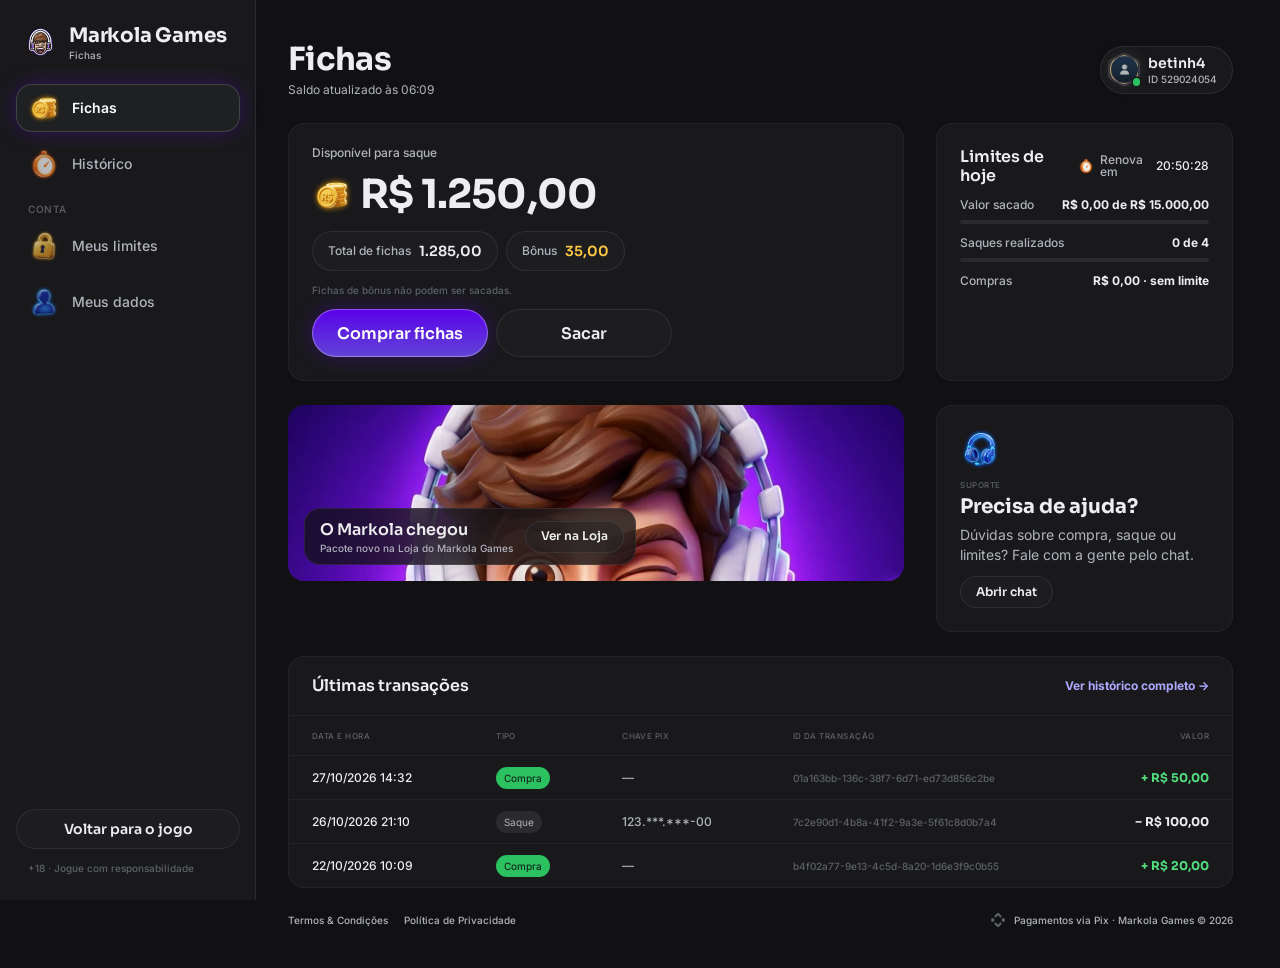
==== fichas/index.html @ 46835b9d "Markola Games · protótipo navegável gerado a partir do EstrelaGames (cores, logo, verso, Markola, me" ====
<!doctype html>
<html lang="pt-BR">
<head>
<meta charset="utf-8">
<meta name="viewport" content="width=device-width, initial-scale=1, viewport-fit=cover">
<meta name="robots" content="noindex, nofollow">
<meta name="theme-color" content="#111113">
<title>Fichas · Markola Games</title>
<link rel="icon" href="../assets/ui/logo_icon.webp">
<link rel="preconnect" href="https://fonts.googleapis.com">
<link rel="preconnect" href="https://fonts.gstatic.com" crossorigin>
<link rel="stylesheet" href="https://fonts.googleapis.com/css2?family=Inter:wght@400;500;600;700&family=Sora:wght@600;700;800&display=swap">
<link rel="stylesheet" href="../css/tokens.css?v=20261027h">
<link rel="stylesheet" href="../css/ui.css?v=20261027h">
<link rel="stylesheet" href="fichas.css?v=20261027h">
</head>
<body>
<svg width="0" height="0" style="position:absolute" aria-hidden="true">
  <defs><clipPath id="hexclip" clipPathUnits="objectBoundingBox"><path id="hexpath" d=""/></clipPath></defs>
  <symbol id="i-chev-l-light" viewBox="0 0 320 512"><path d="M20.7 267.3c-6.2-6.2-6.2-16.4 0-22.6l192-192c6.2-6.2 16.4-6.2 22.6 0s6.2 16.4 0 22.6L54.6 256 235.3 436.7c6.2 6.2 6.2 16.4 0 22.6s-16.4 6.2-22.6 0l-192-192z"/></symbol>
  <symbol id="i-x" viewBox="0 0 384 512"><path d="M324.5 411.1c6.2 6.2 16.4 6.2 22.6 0s6.2-16.4 0-22.6L214.6 256 347.1 123.5c6.2-6.2 6.2-16.4 0-22.6s-16.4-6.2-22.6 0L192 233.4 59.5 100.9c-6.2-6.2-16.4-6.2-22.6 0s-6.2 16.4 0 22.6L169.4 256 36.9 388.5c-6.2 6.2-6.2 16.4 0 22.6s16.4 6.2 22.6 0L192 278.6 324.5 411.1z"/></symbol>
  <symbol id="i-check" viewBox="0 0 448 512"><path d="M438.6 105.4c12.5 12.5 12.5 32.8 0 45.3l-256 256c-12.5 12.5-32.8 12.5-45.3 0l-128-128c-12.5-12.5-12.5-32.8 0-45.3s32.8-12.5 45.3 0L160 338.7 393.4 105.4c12.5-12.5 32.8-12.5 45.3 0z"/></symbol>
  <symbol id="i-copy" viewBox="0 0 448 512"><path d="M208 0H332.1c12.7 0 24.9 5.1 33.9 14.1l67.9 67.9c9 9 14.1 21.2 14.1 33.9V336c0 26.5-21.5 48-48 48H208c-26.5 0-48-21.5-48-48V48c0-26.5 21.5-48 48-48zM48 128h80v64H64V448H256V416h64v48c0 26.5-21.5 48-48 48H48c-26.5 0-48-21.5-48-48V176c0-26.5 21.5-48 48-48z"/></symbol>
  <symbol id="i-pix" viewBox="0 0 24 24"><path d="M6.1 6.3 10.1 2.3a2.7 2.7 0 0 1 3.8 0l4 4-2.3 2.3-2.9-2.9a1 1 0 0 0-1.4 0L8.4 8.6 6.1 6.3zm11.8 11.4-4 4a2.7 2.7 0 0 1-3.8 0l-4-4 2.3-2.3 2.9 2.9a1 1 0 0 0 1.4 0l2.9-2.9 2.3 2.3zM2.3 10.1l1.6-1.6L7.4 12l-3.5 3.5-1.6-1.6a2.7 2.7 0 0 1 0-3.8zm19.4 0a2.7 2.7 0 0 1 0 3.8l-1.6 1.6-3.5-3.5 3.5-3.5 1.6 1.6z"/></symbol>
</svg>

<div class="fx">
  <aside class="side" id="side" aria-label="Menu"></aside>
  <div class="main">
    <header class="mtop" id="mtop"></header>
    <main class="page" id="page"></main>
    <footer class="foot" id="foot"></footer>
  </div>
</div>
<div class="veil" id="veil" hidden><section class="drawer" id="drawer" role="dialog" aria-modal="true"></section></div>
<div class="toast" id="toast"><span class="hint-pill" id="toastTxt"></span></div>

<script src="fichas.js?v=20261027h"></script>
</body>
</html>
---- css/tokens.css ----
/* Markola Games · tokens do DS EstrelaGames (Rjx31bgpOt4m1U8DVKyWtd · modo Markola Games), valores resolvidos 1:1 */
:root{
  color-scheme: dark;
  /* background */
  --bg-default:#111113; --bg-subtle:#19191b; --bg-strong:#222325; --bg-raised:#292a2e; --bg-inset:#010101; --bg-highlight:#ffffff14; --bg-chrome:#19191b; --bg-divider:#292a2e; --bg-band:#00000052;
  --bga-default-50:#11111380; --bga-default-75:#111113bf; --bga-subtle-50:#19191b80; --bga-subtle-75:#19191bbf;
  --bga-strong-25:#22232540; --bga-strong-50:#22232580; --bga-strong-75:#222325bf;
  --bga-secondary-16:#ada8ff29; --bga-secondary-32:#ada8ff52; --bga-accent-12:#ffc8411f;
  /* border */
  --border-muted:#ffffff14; --border-default:#222325; --border-strong:#393a40; --border-focus:#5a00e9;
  --border-hl-top:#ffffff29; --border-gold-top:#ddddffe5; --border-gold-bottom:#5a00e95c;
  /* text */
  --text-default:#eeeef0; --text-muted:#b2b3bd; --text-link:#ada8ff; --text-subtle:#5f606a; --text-disabled:#46484f;
  --text-brand:#ada8ff; --text-success:#52de7e; --text-error:#ff6b6e; --text-prize:#ffc841;
  --text-on-color:#ffffff; --text-on-color-muted:#ffffffd9; --text-on-color-subtle:#ffffffb2; --text-on-light:#111113;
  /* system */
  --sys-info:#651efb; --sys-success:#2cc160; --sys-success-strong:#8cf0a9; --sys-warning:#ffbe2e; --sys-error:#ef4452;
  --sysa-success-25:#2cc16040; --sysa-error-25:#ef445240; --sysa-info-25:#3b74f540;
  --notification-error:#ef4452;
  /* effects */
  --hl-subtle:#ffffff29; --hl:#ffffff52; --hl-strong:#ffffff7a;
  --shadow-faint:#0000001f; --shadow-subtle:#0000003d; --shadow:#00000066; --shadow-strong:#00000080;
  --glow-info:#5a00e952; --glow-accent:#ffbe2e52; --glow-success:#52de7ea3; --glow-gold:#ada8ff52; --glow-blue:#ada8ff; --glow-red:#ff6b6e;
  /* surfaces */
  --surface-card-top:#19191b; --surface-card-bottom:#111113; --surface-elevated-top:#292a2e; --surface-elevated-bottom:#19191b;
  /* buttons */
  --btn-primary-top:#5a00e9; --btn-primary-bg:#6045d6; --btn-secondary-border:#651efb;
  --btn-disabled-top:#292a2e; --btn-disabled-bg:#292a2e; --btn-disabled-text:#46484f;
  /* tabs */
  --tab-default-text:#b2b3bd; --tab-container:#222325; --input-border:#222325;
  --tab-padrao:#5a00e9; --tab-padrao-tint:#5a00e93d; --tab-rosa:#e93d82; --tab-rosa-tint:#e93d823d;
  /* games */
  --game-truco:#e5484d; --game-paulista:#3b74f5; --game-cacheta:#8752f2; --game-tranca:#2cc160; --game-buraco:#1f9a4a;
  --game-poker:#0fa968; --game-sinuca:#2fa35a; --game-todos:#651efb; --game-domino:#14b8a6; --game-dama:#f76b15; --game-xadrez:#5b6cff;
  --game-paulista-tint:#3b74f53d; --game-truco-tint:#e5484d3d; --game-cacheta-tint:#8752f23d; --game-buraco-tint:#1f9a4a3d; --game-poker-tint:#0fa9683d; --game-sinuca-tint:#2fa35a3d;
  /* crew */
  --crew-engenheiro:#4fb3ff; --crew-comandante:#f5c542; --crew-piloto:#ff5a36; --crew-navegador:#e86bff; --crew-explorador:#4dffb8;
  --crew-bar:#ff9f43; --crew-reis:#34d399; --crew-nobru:#3d8bff; --crew-inhui:#ff4fb0;
  /* stake / table */
  --stake-padrao-top:#432d9c; --stake-padrao-bottom:#241a57; --stake-iniciante-top:#1f9a4a; --stake-iniciante-bottom:#1f502c;
  --table-card-top:#1f5a4a; --table-card-bottom:#0f2e2a; --table-stake:#ffc841;
  --plus-bg:#52de7e; --plus-icon:#111113;
  /* cards */
  --card-face:#ffffff; --card-border:#9ea2a4; --suit-red:#c72c3d; --suit-black:#141922; --back-top:#5039b3; --back-bottom:#30177b;
  /* seat timer */
  --seat-timer-track:#ffffff1f; --seat-timer:#651efb;
  /* type */
  --f-display:"Sora", "Inter", system-ui, sans-serif;
  --f-ui:"Inter", system-ui, -apple-system, sans-serif;
  --f-call:"Industry", "Sora", sans-serif;
  /* marca · Markola Games (sobrescreve) */
  --back-top:#5039b3; --back-bottom:#16142b; --btn-primary-text:#ffffff; --crew-nobru:#9B4DFF; --crew-inhui:#9B4DFF;
}
/* estilos de texto do DS */
.t-d3xl{font:700 64px/1.2 var(--f-display);letter-spacing:-.02em}
.t-d2xl{font:700 48px/1.2 var(--f-display);letter-spacing:-.02em}
.t-dxl{font:700 40px/1.2 var(--f-display);letter-spacing:-.02em}
.t-dl{font:700 32px/1.2 var(--f-display);letter-spacing:-.02em}
.t-dm{font:700 24px/1.2 var(--f-display);letter-spacing:-.01em}
.t-ds{font:700 20px/1.2 var(--f-display);letter-spacing:-.01em}
.t-dxs{font:600 16px/1.2 var(--f-display)}
.t-d2xs{font:600 14px/1.2 var(--f-display)}
.t-d3xs{font:600 12px/1.2 var(--f-display)}
.t-hm{font:700 20px/1.2 var(--f-ui)}
.t-ll{font:500 16px/1 var(--f-ui)} .t-lm{font:500 14px/1 var(--f-ui)} .t-ls{font:500 12px/1 var(--f-ui)} .t-lxs{font:500 10px/1 var(--f-ui)} .t-l2xs{font:500 8px/1 var(--f-ui)}
.t-link{font:700 12px/1.5 var(--f-ui)}
.t-p2xl{font:400 20px/1.5 var(--f-ui)} .t-pm{font:400 14px/1.5 var(--f-ui)} .t-ps{font:400 12px/1.5 var(--f-ui)}
---- css/ui.css ----
/* EstrelaGames · base + componentes do DS (Apple Gamer Style · Glass). Medidas 1:1 com o Figma (frame 375). */
*{box-sizing:border-box}
html,body{height:100%;margin:0}
body{background:#05080c;color:var(--text-default);font-family:var(--f-ui);-webkit-font-smoothing:antialiased;overflow:hidden;-webkit-text-size-adjust:100%}
button{font:inherit;color:inherit;border:0;background:none;padding:0;margin:0;cursor:pointer;-webkit-tap-highlight-color:transparent;text-align:inherit}
button:focus-visible,[role="button"]:focus-visible{outline:2px solid var(--border-focus);outline-offset:2px}
/* cards clicáveis são div[role=button]: o WebKit (iPhone) não estica os filhos de um <button> com flex */
[role="button"]{cursor:pointer;-webkit-tap-highlight-color:transparent;-webkit-user-select:none;user-select:none;outline:0}
input{font:inherit;color:inherit;border:0;background:none;outline:0;padding:0;margin:0;min-width:0}
img,video{display:block;max-width:100%;user-select:none;-webkit-user-drag:none}
svg{display:block}
[hidden]{display:none!important}
.ic{flex:none;object-fit:contain;pointer-events:none}

/* ---------- aparelho ---------- */
.stage-wrap{position:fixed;inset:0;display:flex;align-items:center;justify-content:center}
.phone{position:relative;width:375px;height:812px;background:var(--bg-subtle);overflow:hidden;border-radius:48px;box-shadow:0 0 0 10px #0c1016,0 0 0 11px #2a3340,0 40px 80px rgba(0,0,0,.6);transform-origin:center;display:flex;flex-direction:column}
.status{position:relative;flex:none;height:44px;display:flex;align-items:center;justify-content:space-between;padding:0 26px 0 32px;font:600 15px/1 var(--f-ui);background:var(--bg-subtle);z-index:60;pointer-events:none}
.status .island{position:absolute;left:50%;top:10px;width:118px;height:32px;margin-left:-59px;border-radius:20px;background:#000}
.status .icons{display:flex;gap:6px;align-items:center}
.app{position:relative;flex:1;min-height:0;overflow:hidden}
@media (max-width:520px){
  .phone{width:100vw;height:100vh;height:100dvh;border-radius:0;box-shadow:none;transform:none!important}
  .status{display:none}
  .app{padding-top:env(safe-area-inset-top,0px)}
}
.scr{position:absolute;inset:0;display:flex;flex-direction:column;background:var(--bg-subtle);overflow:hidden}
.app>.scr{top:env(safe-area-inset-top,0px)}
@media (min-width:521px){.app>.scr{top:0}}
.scroll{flex:1;min-height:0;overflow-y:auto;overflow-x:hidden;-webkit-overflow-scrolling:touch;scrollbar-width:none;overscroll-behavior:contain}
.scroll::-webkit-scrollbar,.hscroll::-webkit-scrollbar{display:none}
/* linha com rolagem lateral: sem clip, sangra até a borda da tela (regra Oct 26) */
.hscroll{display:flex;overflow-x:auto;overflow-y:visible;scrollbar-width:none;margin:0 -8px;padding:0 8px;scroll-padding:0 8px;-webkit-overflow-scrolling:touch}

/* ---------- ícones 3D ---------- */
.i16{width:16px;height:16px}.i20{width:20px;height:20px}.i24{width:24px;height:24px}.i28{width:28px;height:28px}.i32{width:32px;height:32px}.i36{width:36px;height:36px}.i40{width:40px;height:40px}.i48{width:48px;height:48px}

/* ---------- header-game (Mobile · Glass) ---------- */
.hdr{position:relative;flex:none;height:64px;display:flex;align-items:center;gap:4px;padding:8px 12px;background:var(--bg-subtle);overflow:hidden;z-index:20}
.hdr::before{content:"";position:absolute;left:48px;top:-70px;width:280px;height:140px;border-radius:50%;background:var(--glow-blue);filter:blur(60px);opacity:.15;pointer-events:none}
.hdr .side{position:relative;flex:1;min-width:0;display:flex;align-items:center;gap:4px}
.hdr .logo{width:24px;height:36px;display:grid;place-items:center;flex:none}
.hdr .logo img{width:25px;height:24px}
.cpill{flex:1;min-width:0;height:34px;display:flex;align-items:center;gap:2px;padding:4px;border-radius:999px;background:linear-gradient(90deg,#52de7e1a,#22232506),var(--bga-strong-50);box-shadow:inset 0 0 0 1px var(--border-muted);overflow:hidden}
.cpill.bonus{padding:4px 8px 4px 4px;background:linear-gradient(90deg,#22232506,#ffc8411a),var(--bga-strong-50)}
.cpill .ic{width:24px;height:24px}
.cpill .t{flex:1;min-width:0;display:flex;flex-direction:column;gap:2px;text-align:left}
.cpill .t small{font:500 8px/1 var(--f-ui);color:var(--text-muted)}
.cpill .t b{font:700 12px/10px var(--f-ui);color:var(--text-default);white-space:nowrap;overflow:hidden;text-overflow:ellipsis}
.cpill.bonus .t b{color:var(--text-prize)}
.cpill .plus{width:20px;height:20px;border-radius:10px;background:var(--plus-bg);display:grid;place-items:center;flex:none}
.cpill .plus svg{width:12px;height:12px;fill:var(--plus-icon)}
.hbell{position:relative;width:36px;height:36px;border-radius:18px;background:var(--bga-strong-50);box-shadow:inset 0 0 0 1px var(--border-muted);display:grid;place-items:center;flex:none}
.hbell .ic{width:28px;height:28px}
.hbell i{position:absolute;left:28px;top:0;width:8px;height:8px;border-radius:50%;background:var(--notification-error)}
.hbell i[hidden]{display:none}

/* ---------- header-avatar (hexágono com borda da tripulação) ---------- */
.hav{position:relative;display:inline-block;flex:none;width:var(--w,44px);height:var(--h,48px)}
.hav .gl{position:absolute;left:-4.5%;top:0;width:109%;aspect-ratio:1;border-radius:50%;background:var(--cc);filter:blur(calc(var(--w,44px) * .16));opacity:.45;pointer-events:none}
.hav .hx{position:absolute;inset:0;-webkit-clip-path:url(#hexclip);clip-path:url(#hexclip);background:var(--cc)}
.hav .hx img{position:absolute;inset:2px;width:calc(100% - 4px);height:calc(100% - 4px);object-fit:cover;object-position:center top;-webkit-clip-path:url(#hexclip);clip-path:url(#hexclip);background:var(--bg-raised)}
.hav .on{position:absolute;left:77%;top:75%;width:23%;aspect-ratio:1;border-radius:50%;background:var(--sys-success);box-shadow:0 0 0 1.5px var(--bg-subtle)}
.hav.xs{--w:24px;--h:26px}.hav.s{--w:32px;--h:35px}.hav.m{--w:44px;--h:48px}.hav.l{--w:56px;--h:60px}
.hav.xs .hx img,.hav.s .hx img{inset:1.5px;width:calc(100% - 3px);height:calc(100% - 3px)}
.hav.empty{height:var(--w)}
.hav.empty .av0{position:absolute;inset:4.5%;width:91%;height:91%}
.hav.empty .add{position:absolute;left:63.6%;top:63.6%;width:27.3%;height:27.3%;border-radius:50%;background:var(--plus-bg);box-shadow:0 0 0 1.2px var(--bg-subtle);display:grid;place-items:center}
.hav.empty .add svg{width:58%;height:58%;fill:var(--plus-icon)}

/* ---------- avatar circular (avatar-estrela-games) ---------- */
.av{position:relative;display:inline-block;vertical-align:middle;flex:none;width:var(--s,48px);height:var(--s,48px);border-radius:50%;background:linear-gradient(180deg,var(--surface-elevated-top),var(--surface-elevated-bottom));box-shadow:inset 0 0 0 var(--bw,2px) #ffffff29}
.av img{position:absolute;inset:var(--bw,2px);width:calc(100% - 2*var(--bw,2px));height:calc(100% - 2*var(--bw,2px));border-radius:50%;object-fit:cover;object-position:center top}
.av.s{--s:32px;--bw:1px}.av.m{--s:48px;--bw:2px}.av.l{--s:80px;--bw:3px}.av.xl{--s:120px;--bw:4px}
.av .lvl{position:absolute;left:50%;bottom:-4px;transform:translateX(-50%);padding:1px 6px;border-radius:999px;background:var(--bg-raised);box-shadow:0 0 0 2px var(--bg-default);font:600 12px/14px var(--f-display);white-space:nowrap}
.av.empty .ph{position:absolute;inset:25%;width:50%;height:50%;fill:#ffffff52}
.av .addb{position:absolute;left:63.3%;top:63.3%;width:36.7%;height:36.7%;border-radius:50%;background:var(--plus-bg);display:grid;place-items:center;box-shadow:0 0 0 3px var(--bg-subtle)}
.av .addb svg{width:50%;height:50%;fill:#fff}

/* ---------- navbar-glass ---------- */
.nav{position:absolute;left:16px;right:16px;bottom:calc(12px + env(safe-area-inset-bottom,0px));height:64px;display:flex;align-items:stretch;padding:4px;border-radius:24px;background:var(--bga-strong-75);box-shadow:inset 0 0 0 1px var(--border-muted);-webkit-backdrop-filter:blur(24px);backdrop-filter:blur(24px);z-index:30}
.nav>button{position:relative;flex:1;min-width:0;display:flex;flex-direction:column;align-items:center;justify-content:center;border-radius:20px}
.nav>button .ic{width:32px;height:32px;opacity:.75}
.nav>button>span{font:500 10px/1 var(--f-ui);color:var(--text-subtle);white-space:nowrap}
.nav>button.on{flex:none;width:104px;justify-content:flex-end;gap:2px;padding-bottom:6px;background:var(--bga-secondary-16);box-shadow:inset 0 0 0 1px var(--hl-subtle),0 0 20px var(--glow-info)}
.nav>button.on .ic{position:absolute;left:28px;top:-14px;width:48px;height:48px;opacity:1}
.nav>button.on .lr{width:100%;display:flex;align-items:center;justify-content:space-between;padding:0 8px}
.nav>button.on .lr span{font:500 10px/1 var(--f-ui);color:var(--text-on-color)}
.nav .lr i{width:16px;height:16px;display:grid;place-items:center}
.nav .lr svg{width:10px;height:16px;fill:var(--text-on-color)}

/* ---------- game-block ---------- */
.gb{position:relative;flex:none;width:72px;height:64px;border-radius:16px;display:flex;flex-direction:column;align-items:center;justify-content:center;padding:4px 0;background:var(--tab-container);box-shadow:inset 0 0 0 1px var(--hl);font:500 10px/1 var(--f-ui);color:var(--text-on-color);white-space:nowrap}
.gb .ic{width:40px;height:40px}
.gb.on{justify-content:flex-end;padding:0 0 6px;background:var(--gc);box-shadow:0 4px 12px var(--gs,transparent)}
.gb.on .ic{position:absolute;left:50%;top:-12px;width:60px;height:60px;margin-left:-30px}
.gb .lk{position:absolute;right:4px;top:4px;width:14px;height:14px;opacity:.8}
.gb.on .lk{display:none}
.games-row{gap:8px;padding-top:12px;margin-top:-12px}
.games-row .gb{width:72px}

/* ---------- tabs ---------- */
.tabs{display:flex;gap:2px;height:44px;padding:4px;border-radius:12px;background:var(--bg-raised);box-shadow:inset 0 0 0 1px var(--input-border)}
.tabs>button{position:relative;flex:1;min-width:0;height:34px;border-radius:8px;display:flex;align-items:center;justify-content:center;padding:8px 16px;font:500 12px/1 var(--f-ui);color:var(--tab-default-text);white-space:nowrap}
.tabs>button.on{background:var(--tc-tint);font:700 12px/18px var(--f-ui);color:var(--text-default)}
.tabs>button.on::after{content:"";position:absolute;left:50%;bottom:0;width:24px;height:3px;margin-left:-12px;border-radius:2px;background:var(--tc);box-shadow:0 0 8px var(--tc)}
.tabs>button .lk{font:500 9px/1 var(--f-ui);margin-left:4px;opacity:.7}
.tabs{--tc:var(--tab-padrao);--tc-tint:var(--tab-padrao-tint)}
.tabs.t-azul{--tc:var(--game-paulista);--tc-tint:var(--game-paulista-tint)}
.tabs.t-vermelha{--tc:var(--game-truco);--tc-tint:var(--game-truco-tint)}
.tabs.t-roxa{--tc:var(--game-cacheta);--tc-tint:var(--game-cacheta-tint)}
.tabs.t-verde{--tc:var(--game-buraco);--tc-tint:var(--game-buraco-tint)}
.tabs.t-rosa{--tc:var(--tab-rosa);--tc-tint:var(--tab-rosa-tint)}

/* ---------- button-glass ---------- */
.btn{display:inline-flex;align-items:center;justify-content:center;gap:8px;white-space:nowrap;transition:transform .12s,filter .12s;flex:none}
.btn:active{transform:scale(.97)}
.btn.l{height:48px;padding:0 24px;border-radius:24px;font:600 16px/1.2 var(--f-display)}
.btn.m{height:40px;padding:0 20px;border-radius:20px;font:600 14px/1.2 var(--f-display)}
.btn.s{height:32px;padding:0 16px;border-radius:16px;font:600 12px/1.2 var(--f-display)}
.btn.xl{height:56px;padding:0 24px;border-radius:28px;font:600 16px/1.2 var(--f-display)}
.btn.m44{height:44px;border-radius:22px}
.btn.pri{background:linear-gradient(180deg,var(--btn-primary-top),var(--btn-primary-bg));box-shadow:inset 0 0 0 1px var(--hl),0 0 20px var(--glow-info);color:var(--btn-primary-text)}
.btn.sec{background:var(--bga-strong-50);box-shadow:inset 0 0 0 1px var(--border-muted);color:var(--text-default)}
.btn:disabled,.btn.dis{background:var(--btn-disabled-bg);box-shadow:none;color:var(--btn-disabled-text);pointer-events:none}
.btn.danger-txt{background:none;box-shadow:none;color:var(--text-error);font:500 14px/1 var(--f-ui)}
.btn.fill{flex:1;min-width:0}
.btn.wide{width:100%}
.btn .ic{width:20px;height:20px}

/* ---------- button-icon ---------- */
.bicon{width:40px;height:40px;border-radius:20px;display:grid;place-items:center;flex:none;background:var(--bga-strong-50);box-shadow:inset 0 0 0 1px var(--border-muted)}
.bicon .ic{width:24px;height:24px}
.bicon.s{width:32px;height:32px;border-radius:16px}.bicon.s .ic{width:20px;height:20px}
.bicon svg{width:14px;height:14px;fill:var(--text-default)}
.bicon.s28{width:28px;height:28px;border-radius:14px}.bicon.s28 svg{width:16px;height:16px}

/* ---------- tag ---------- */
.tag{display:inline-flex;align-items:center;gap:4px;padding:2px 8px;border-radius:999px;font:400 12px/18px var(--f-ui);white-space:nowrap;flex:none}
.tag.neutral{background:#ffffff14;color:var(--text-muted)}
.tag.gold{padding:3px 8px;background:#ada8ff29;color:#fff;box-shadow:inset 0 0 0 1px #ddddff8c}
.tag.success{background:var(--sys-success);color:var(--bg-default)}
.tag.danger{background:var(--sys-error);color:var(--text-default)}
.tag.info{background:var(--sys-info);color:var(--text-default)}
.tag.live{background:var(--sys-error);color:var(--text-default)}
.tag.beginner{background:var(--game-buraco);color:var(--text-default)}

/* ---------- section-title ---------- */
.stitle{display:flex;align-items:center;justify-content:space-between;gap:16px}
.stitle .tx{flex:1;min-width:0;display:flex;flex-direction:column;gap:2px}
.stitle b{font:700 20px/1.2 var(--f-display);letter-spacing:-.01em}
.stitle small{font:500 12px/1 var(--f-ui);color:var(--text-muted)}
.trow{display:flex;align-items:center;justify-content:space-between;gap:8px}
.trow b{font:600 14px/1.2 var(--f-display)}
.trow small{font:500 10px/1 var(--f-ui);color:var(--text-subtle)}

/* ---------- page-top ---------- */
.ptop{flex:none;display:flex;align-items:center;justify-content:space-between;gap:8px;padding:8px;min-height:45px}
.ptop .l{display:flex;align-items:center;gap:8px;min-width:0}
.ptop .back{width:28px;height:28px;border-radius:14px;display:grid;place-items:center;background:var(--bga-strong-50);box-shadow:inset 0 0 0 1px var(--border-muted);flex:none}
.ptop .back svg{width:10px;height:16px;fill:var(--text-default)}
.ptop .tx{display:flex;flex-direction:column;min-width:0}
.ptop .tx b{font:600 16px/1.2 var(--f-display);white-space:nowrap;overflow:hidden;text-overflow:ellipsis}
.ptop .tx small{display:flex;align-items:center;gap:4px;font:500 10px/1 var(--f-ui);color:var(--text-muted)}
.ptop .tx small i{width:6px;height:6px;border-radius:50%;background:var(--sys-success)}

/* ---------- input-search / input ---------- */
.search{display:flex;align-items:center;gap:8px;height:40px;padding:0 16px 0 12px;border-radius:20px;background:var(--bga-strong-50);box-shadow:inset 0 0 0 1px var(--border-muted)}
.search svg{width:16px;height:16px;fill:var(--text-muted);flex:none}
.search input{flex:1;font:500 12px/1 var(--f-ui);color:var(--text-default)}
.search input::placeholder{color:var(--text-muted)}
.field{display:flex;flex-direction:column;gap:8px}
.field>label{font:500 14px/1 var(--f-ui);color:var(--text-default)}
.field .box{display:flex;align-items:center;gap:8px;height:40px;padding:8px 12px;border-radius:12px;background:var(--bga-strong-50);box-shadow:inset 0 0 0 1px var(--border-muted)}
.field .box:focus-within{box-shadow:inset 0 0 0 1px var(--border-focus)}
.field .box input{flex:1;font:400 14px/1.5 var(--f-ui);color:var(--text-default)}
.field .box input::placeholder{color:var(--text-disabled)}
.field .box button svg{width:20px;height:20px;fill:var(--text-muted)}

/* ---------- otp ---------- */
.otp{display:flex;gap:8px;justify-content:center}
.otp .bx{width:48px;height:56px;border-radius:12px;background:#ffffff14;display:grid;place-items:center;font:700 24px/1.2 var(--f-display);color:var(--text-default);box-shadow:inset 0 0 0 1px var(--border-muted)}
.otp .bx.act{background:#ffffff1f;box-shadow:inset 0 0 0 2px var(--border-focus),0 0 12px var(--glow-info)}
.otp .bx.act::after{content:"";width:2px;height:24px;background:var(--border-focus);animation:blink 1s steps(1) infinite}
@keyframes blink{50%{opacity:0}}
.otp-in{position:absolute;opacity:0;pointer-events:none;width:1px;height:1px}

/* ---------- progress ---------- */
.prog{height:4px;border-radius:999px;background:#ffffff1f;overflow:hidden;flex:1}
.prog i{display:block;height:100%;border-radius:inherit;background:var(--tab-padrao);transition:width .3s}

/* ---------- stake-pill ---------- */
.stakes{position:relative;height:128px;overflow:hidden;margin:0 -8px}
.stakes .track{position:absolute;top:8px;left:50%;transform:translateX(-50%);display:flex;align-items:center;gap:8px;height:112px}
.sp{position:relative;flex:none;display:flex;flex-direction:column;border-radius:16px;padding:4px 4px 0;background:linear-gradient(180deg,var(--surface-elevated-top),var(--surface-card-bottom));box-shadow:inset 0 0 0 1px #ffffff29,0 16px 40px var(--shadow);transition:width .25s,height .25s}
.sp .st{position:relative;flex:1;align-self:stretch;border-radius:12px;display:flex;flex-direction:column;align-items:center;justify-content:center;gap:4px;background:linear-gradient(180deg,var(--stake-padrao-top),var(--stake-padrao-bottom));box-shadow:inset 0 0 0 1px var(--hl-subtle),inset 0 2px 8px var(--shadow)}
.sp .v{display:flex;align-items:center;gap:4px;font:600 14px/1.2 var(--f-display);white-space:nowrap}
.sp .v .ic{width:14px;height:14px}
.sp .q{position:absolute;top:4px;right:4px;display:flex;align-items:center;gap:3px;padding:2px 5px;border-radius:8px;background:var(--bga-strong-50);font:500 8px/1 var(--f-ui);white-space:nowrap}
.sp .q::before{content:"";width:5px;height:5px;border-radius:50%;background:var(--sys-success)}
.sp .tg{padding:2px 6px;border-radius:6px;background:var(--bga-strong-50);font:500 8px/1 var(--f-ui);color:var(--text-success)}
.sp .ft{flex:none;display:flex;align-items:center;justify-content:center;gap:3px;padding:4px 0 5px;white-space:nowrap}
.sp .ft small{font:500 8px/1 var(--f-ui);color:var(--text-muted)}
.sp .ft b{font:500 8px/1 var(--f-ui)}
.sp.ini .st{background:linear-gradient(180deg,var(--stake-iniciante-top),var(--stake-iniciante-bottom))}
.sp.S{width:68px;height:68px;padding:4px}
.sp.S .q,.sp.S .ft,.sp.S .tg{display:none}
.sp.M{width:88px;height:88px}
.sp.M .v{font:600 16px/1.2 var(--f-display)} .sp.M .v .ic{width:18px;height:18px}
.sp.L{width:112px;height:112px}
.sp.L .v{font:700 20px/1.2 var(--f-display);letter-spacing:-.01em} .sp.L .v .ic{width:24px;height:24px}
.sp.L .ft b{font:500 10px/1 var(--f-ui)}
.sp.on{box-shadow:inset 0 0 0 2px var(--btn-secondary-border),0 0 20px var(--glow-info)}
.sp.on .st{background:linear-gradient(180deg,var(--btn-primary-top),var(--btn-primary-bg))}
.sp.on.ini .st{background:linear-gradient(180deg,var(--stake-iniciante-top),var(--stake-iniciante-bottom))}
.stake-grid{display:grid;grid-template-columns:repeat(3,minmax(0,1fr));gap:12px}
.stake-grid .sp{width:auto;height:88px}

/* ---------- table-glass (mesa aberta) ---------- */
.tg-row{display:grid;grid-template-columns:repeat(2,minmax(0,1fr));gap:16px 8px}
.tgl{position:relative;height:92px;border-radius:46px;padding:4px;display:flex;background:linear-gradient(180deg,var(--surface-elevated-top),var(--surface-card-bottom));box-shadow:inset 0 0 0 1px #ffffff29,0 16px 40px var(--shadow);text-align:left}
.tgl .felt{flex:1;align-self:stretch;min-width:0;display:flex;align-items:center;padding:10px 12px 6px 70px;border-radius:41px;background:linear-gradient(180deg,var(--table-card-top),var(--table-card-bottom));box-shadow:inset 0 0 0 1px var(--hl-subtle),inset 0 2px 8px var(--shadow)}
.tgl .vals{display:flex;flex-direction:column;gap:4px;min-width:0}
.tgl .vals b{font:600 14px/1.2 var(--f-display);color:var(--table-stake);white-space:nowrap}
.tgl .vals small{font:500 10px/1 var(--f-ui);color:#ffffffb2;white-space:nowrap}
.tgl .seats{display:flex;align-items:center;gap:2px;height:20px}
.tgl .seats .pl{display:flex}
.tgl .seats .pl span{width:20px;height:20px;border-radius:10px;overflow:hidden;background:var(--cc);margin-right:-6px;box-shadow:0 0 0 1px var(--table-card-bottom)}
.tgl .seats .pl span img{width:100%;height:100%;object-fit:cover;object-position:center top}
.tgl .seats em{font:600 12px/14px var(--f-display);font-style:normal;margin-left:8px}
.tgl .tab{position:absolute;left:50%;top:-8px;transform:translateX(-50%);padding:2px 8px;border-radius:8px;background:var(--surface-elevated-top);box-shadow:inset 0 0 0 1px var(--border-muted);font:500 10px/12px var(--f-ui);color:var(--text-subtle);white-space:nowrap}
.tgl .deck{position:absolute;left:14px;top:25px;width:52px;height:52px}
.tgl.locked .felt>*{opacity:.55}
.tgl.pool{border-radius:16px}
.tgl.pool .felt{border-radius:12px;position:relative;overflow:hidden;background:linear-gradient(180deg,#2fa35a,#145c32)}
.tgl.pool .felt::before{content:"";position:absolute;left:30%;top:0;bottom:0;border-left:1px solid #ffffff29}
.tgl.pool .pk{position:absolute;width:10px;height:10px;border-radius:50%;background:#000000b2;box-shadow:inset 0 0 0 1px #ffffff1f}

/* ---------- action-tile ---------- */
.atile{width:80px;height:64px;border-radius:16px;display:flex;flex-direction:column;align-items:center;justify-content:center;background:var(--bga-strong-50);box-shadow:inset 0 0 0 1px var(--border-muted);font:600 14px/1.2 var(--f-display);flex:none}
.atile .ic{width:28px;height:28px}

/* ---------- bottom sheet (sheet glass) ---------- */
.veil{position:absolute;inset:0;z-index:50;background:var(--bga-default-75);display:flex;align-items:flex-end;animation:fade .2s both}
.bsheet{position:relative;width:100%;max-height:calc(100% - 24px);display:flex;flex-direction:column;align-items:stretch;gap:12px;padding:8px 12px calc(24px + env(safe-area-inset-bottom,0px));border-radius:24px 24px 0 0;background:var(--bg-subtle);box-shadow:inset 0 1px 0 var(--hl-subtle),0 16px 40px var(--shadow);animation:up .28s cubic-bezier(.2,.9,.3,1) both;overflow:hidden}
.bsheet.g16{gap:16px}
.bsheet .handle{width:36px;height:4px;border-radius:2px;background:var(--border-muted);align-self:center;flex:none}
.bsheet .scroll{margin:0 -12px;padding:0 12px}
.sh-h{display:flex;align-items:center;gap:12px;flex:none}
.sh-h>.ic{width:36px;height:36px}
.sh-h .tx{flex:1;min-width:0;display:flex;flex-direction:column;gap:2px}
.sh-h .tx b{font:600 16px/1.2 var(--f-display)}
.sh-h .tx small{font:500 10px/1.2 var(--f-ui);color:var(--text-subtle)}
.sh-h .tx small.ok{display:flex;align-items:center;gap:6px;color:var(--sys-success)}
.sh-h .tx small.ok::before{content:"";width:8px;height:8px;border-radius:50%;background:var(--sys-success)}
.xbtn{width:32px;height:32px;border-radius:16px;display:grid;place-items:center;background:var(--bga-strong-50);box-shadow:inset 0 0 0 1px var(--border-muted);flex:none}
.xbtn svg{width:14px;height:14px;fill:var(--text-default)}
@keyframes up{from{transform:translateY(100%)}to{transform:none}}
@keyframes fade{from{opacity:0}}
@keyframes pop{from{transform:scale(.3);opacity:0}}

/* ---------- hint (pílula) / toast ---------- */
.hint-pill{display:inline-flex;align-items:center;gap:4px;padding:4px 12px;border-radius:999px;background:var(--bga-strong-75);box-shadow:inset 0 0 0 1px var(--hl-subtle);font:500 10px/1.2 var(--f-ui);color:var(--text-default);white-space:nowrap;-webkit-backdrop-filter:blur(12px);backdrop-filter:blur(12px)}
.toast{position:absolute;left:50%;top:72px;transform:translate(-50%,-8px);opacity:0;transition:opacity .2s,transform .2s;z-index:90;pointer-events:none;max-width:calc(100% - 32px)}
.toast .hint-pill{font-size:11px;padding:6px 14px;white-space:normal;text-align:center}
.toast.show{opacity:1;transform:translate(-50%,0)}

/* ---------- list / cells ---------- */
.cell{display:flex;flex-direction:column;gap:2px;padding:8px;border-radius:12px;background:var(--bga-strong-50);box-shadow:inset 0 0 0 1px var(--border-muted);min-width:0;flex:1}
.cell small{font:500 10px/1 var(--f-ui);color:var(--text-subtle)}
.cell b{font:600 14px/1.2 var(--f-display);white-space:nowrap}
.card-raised{border-radius:16px;background:var(--bg-raised)}
.muted{color:var(--text-muted)}.subtle{color:var(--text-subtle)}.prize{color:var(--text-prize)}.ok{color:var(--text-success)}.err{color:var(--text-error)}

@media (prefers-reduced-motion: reduce){*,*::before,*::after{animation-duration:.01ms!important;animation-iteration-count:1!important;transition-duration:.01ms!important}}
---- fichas/fichas.css ----
/* Markola Games · Fichas (página fora do app). Usa os tokens e componentes do app (../css/tokens.css + ui.css: .btn, .tabs, .tag, .field, .xbtn, .hav, .toast).
   Celular (Figma W01–W09, 375): header + abas + cartões empilhados, comprar/sacar em tela cheia.
   Computador ≥ 1024 (Figma DW01–DW09, 1920): menu 256 à esquerda, conteúdo 1312 (grade 864 + 416, gap 32), comprar/sacar num drawer de 480. */
html,body{height:auto;min-height:100%}
html{scrollbar-gutter:stable}
body{overflow:auto;background:var(--bg-default)}
body.lock{overflow:hidden}
a{color:inherit;text-decoration:none}
.od{display:none}
.fx{min-height:100vh;display:flex}
.main{flex:1;min-width:0;display:flex;flex-direction:column}
.ic{width:24px;height:24px}

/* ---------- celular: header + abas ---------- */
.side{display:none}
.mtop{position:sticky;top:0;z-index:20;display:flex;flex-direction:column;background:var(--bg-default);padding-top:env(safe-area-inset-top,0px)}
.mtop .row{display:flex;align-items:center;gap:12px;height:60px;padding:0 16px 0 12px;box-shadow:inset 0 -1px 0 var(--border-muted)}
.bk{width:32px;height:32px;border-radius:16px;display:grid;place-items:center;flex:none;background:var(--bga-strong-50);box-shadow:inset 0 0 0 1px var(--border-muted)}
.bk svg{width:10px;height:16px;fill:var(--text-brand)}
.brand{flex:1;min-width:0;display:flex;align-items:center;gap:12px}
.brand img{width:33px;height:32px}
.brand span{display:flex;flex-direction:column;gap:2px}
.brand b{font:700 20px/1.2 var(--f-display);letter-spacing:-.01em}
.brand small{font:500 10px/1 var(--f-ui);color:var(--text-muted)}
.mtop .tabs{margin:12px 12px 0}
.mtop .tabs>button{height:36px}

.page{display:flex;flex-direction:column;gap:12px;padding:12px 12px 0}
.ptitle{display:none}
.ptitle.mob{display:flex;padding:8px 4px 0}
.ptitle .tx{display:flex;flex-direction:column;gap:4px}
.ptitle h1{margin:0;font:700 20px/1.2 var(--f-display);letter-spacing:-.01em}
.ptitle .tx small{font:400 12px/1.4 var(--f-ui);color:var(--text-muted)}
.ptitle .r{display:none}

.card{display:flex;flex-direction:column;gap:16px;padding:16px;border-radius:16px;background:var(--bg-subtle);box-shadow:inset 0 0 0 1px var(--border-default)}
.grid,.col{display:flex;flex-direction:column;gap:12px}

/* saldo */
.bal{gap:12px}
.bal .lbl{font:500 12px/1 var(--f-ui);color:var(--text-muted)}
.amt{display:flex;align-items:center;gap:8px}
.amt .ic{width:32px;height:32px}
.amt b{font:700 32px/1.2 var(--f-display);letter-spacing:-.02em}
.chips{display:flex;flex-wrap:wrap;gap:8px}
.chip{display:inline-flex;align-items:center;gap:8px;height:40px;padding:0 16px;border-radius:20px;background:var(--bga-strong-50);box-shadow:inset 0 0 0 1px var(--border-muted)}
.chip small{font:500 12px/1 var(--f-ui);color:var(--text-muted)}
.chip b{font:600 14px/1.2 var(--f-display)}
.prize{color:var(--text-prize)}
.bal .bnote{font:500 10px/1.4 var(--f-ui);color:var(--text-subtle)}
.acts{display:grid;grid-template-columns:repeat(2,minmax(0,1fr));gap:8px}
.acts .btn{width:100%}

/* limites */
.lim{gap:12px}
.lh{display:flex;align-items:center;justify-content:space-between;gap:8px}
.lh>b{font:700 20px/1.2 var(--f-display);letter-spacing:-.01em}
.renew{display:flex;align-items:center;gap:6px}
.renew .ic{width:16px;height:16px}
.renew small{font:500 12px/1 var(--f-ui);color:var(--text-muted)}
.renew b{font:500 12px/1 var(--f-ui)}
.lrow{display:flex;align-items:center;justify-content:space-between;gap:8px;font:500 14px/1.2 var(--f-ui);color:var(--text-muted)}
.lrow b{font:700 14px/1.2 var(--f-ui);color:var(--text-default);text-align:right}
.lbar{display:block;height:4px;margin-top:-4px;border-radius:2px;background:var(--bg-raised);overflow:hidden}
.lbar i{display:block;height:100%;border-radius:2px;background:var(--tab-padrao)}

/* banner da Loja */
.banner{position:relative;height:168px;border-radius:16px;overflow:hidden;box-shadow:inset 0 0 0 1px var(--border-default)}
.banner>img{width:100%;height:100%;object-fit:cover;object-position:center 30%}
.banner .gl{position:absolute;left:12px;right:12px;bottom:12px;display:flex;align-items:center;gap:12px;padding:12px 12px 12px 16px;border-radius:16px;background:var(--bga-default-75);-webkit-backdrop-filter:blur(24px);backdrop-filter:blur(24px);box-shadow:inset 0 0 0 1px var(--border-muted)}
.banner .gl>span{flex:1;min-width:0;display:flex;flex-direction:column;gap:4px}
.banner .gl b{font:600 14px/1.2 var(--f-display);white-space:nowrap;overflow:hidden;text-overflow:ellipsis}
.banner .gl small{font:500 10px/1 var(--f-ui);color:var(--text-muted)}

/* suporte */
.help{flex-direction:row;align-items:center;gap:12px}
.help>.ic{width:40px;height:40px}
.help .tx{flex:1;min-width:0;display:flex;flex-direction:column;gap:2px}
.help .k{display:none}
.help .tx b{font:600 16px/1.2 var(--f-display)}
.help .tx>span{font:500 12px/1.3 var(--f-ui);color:var(--text-muted)}

/* transações */
.txs{padding:0;gap:0;overflow:hidden}
.th{display:flex;align-items:center;justify-content:space-between;padding:16px;box-shadow:inset 0 -1px 0 var(--border-default)}
.th b{font:600 16px/1.2 var(--f-display)}
.th a{font:700 12px/1.5 var(--f-ui);color:var(--text-link)}
.tbl{display:none}
.tlist{display:flex;flex-direction:column}
.trow{display:flex;align-items:center;justify-content:space-between;gap:12px;padding:16px;box-shadow:inset 0 -1px 0 var(--border-default)}
.trow:last-child{box-shadow:none}
.trow span{display:flex;flex-direction:column;gap:6px}
.trow .l{align-items:flex-start}
.trow .r{align-items:flex-end;text-align:right}
.trow small{font:500 12px/1 var(--f-ui);color:var(--text-muted)}
.trow .r small{font-size:10px;color:var(--text-subtle)}
.trow b{font:700 14px/1.2 var(--f-display)}
.ok{color:var(--text-success)!important}
.tag{font-size:12px;padding:3px 10px}

/* histórico: no celular cada bloco é um cartão */
.hist{background:none;box-shadow:none;padding:0;gap:12px}
.hbar{display:flex;flex-direction:column;gap:12px}
.hbar .tabs>button{height:36px}
.flt{display:flex;gap:8px}
.fbtn,.search{display:flex;align-items:center;gap:8px;height:40px;padding:0 12px;border-radius:12px;background:var(--bg-subtle);box-shadow:inset 0 0 0 1px var(--border-default);font:500 14px/1 var(--f-ui)}
.fbtn{flex:none}
.fbtn .ic,.search .ic{width:20px;height:20px}
.search{flex:1;min-width:0}
.search input{flex:1;font:400 14px/1.5 var(--f-ui)}
.search input::placeholder{color:var(--text-muted)}
.sum{display:grid;grid-template-columns:repeat(3,minmax(0,1fr));gap:8px;padding:16px;border-radius:16px;background:var(--bg-subtle);box-shadow:inset 0 0 0 1px var(--border-default)}
.sum div{display:flex;flex-direction:column;gap:6px}
.sum small{font:500 10px/1 var(--f-ui);color:var(--text-subtle);text-transform:uppercase;letter-spacing:.04em}
.sum div:last-child{text-align:right}
.sum b{font:700 20px/1.2 var(--f-display);letter-spacing:-.01em}
.hl{display:flex;flex-direction:column;border-radius:16px;background:var(--bg-subtle);box-shadow:inset 0 0 0 1px var(--border-default);overflow:hidden}
.hl .trow{box-shadow:inset 0 -1px 0 var(--border-default)}
.pag{padding:16px;text-align:center;font:500 10px/1 var(--f-ui);color:var(--text-subtle)}
.empty{margin:0;padding:32px 16px;text-align:center;font:500 14px/1.4 var(--f-ui);color:var(--text-muted)}

/* dados + avisos */
.dados{gap:0;padding:4px 16px}
.dados div{display:flex;flex-direction:column;gap:6px;padding:12px 0;box-shadow:inset 0 -1px 0 var(--border-default)}
.dados div:last-child{box-shadow:none}
.dados small{font:500 12px/1 var(--f-ui);color:var(--text-muted)}
.dados b{font:500 16px/1.2 var(--f-ui)}
.tip{margin:0;padding:12px;border-radius:12px;background:var(--bg-subtle);box-shadow:inset 0 0 0 1px var(--border-default);font:500 12px/1.4 var(--f-ui);color:var(--text-muted)}

/* rodapé */
.foot{display:flex;flex-direction:column;align-items:center;gap:12px;padding:24px 16px calc(24px + env(safe-area-inset-bottom,0px));font:500 10px/1 var(--f-ui);color:var(--text-subtle)}
.foot .lk{display:flex;gap:16px}
.foot .lk a{color:var(--text-muted)}
.foot .pix{display:flex;align-items:center;gap:8px;color:var(--text-muted)}
.foot .pix svg{width:16px;height:16px;fill:var(--text-subtle)}

/* ---------- comprar / sacar ---------- */
.veil{position:fixed;inset:0;z-index:60;background:var(--bga-default-75);animation:fade .2s both}
.drawer{position:absolute;inset:0;display:flex;flex-direction:column;background:var(--bg-default);overflow-y:auto;animation:dIn .22s ease-out both}
@keyframes fade{from{opacity:0}}
@keyframes dIn{from{transform:translateY(16px);opacity:0}}
.dh{position:sticky;top:0;z-index:2;display:flex;align-items:center;justify-content:space-between;padding:calc(16px + env(safe-area-inset-top,0px)) 16px 16px;background:var(--bg-subtle);box-shadow:inset 0 -1px 0 var(--border-muted)}
.dh b{font:700 20px/1.2 var(--f-display);letter-spacing:-.01em}
.xbtn svg{fill:var(--text-brand)}
.steps{display:flex;align-items:center;gap:8px;margin:0;padding:16px;list-style:none}
.steps>b{flex:1;min-width:8px;height:1px;background:var(--border-default)}
.steps li{display:flex;align-items:center;gap:8px;font:500 12px/1 var(--f-ui);color:var(--text-muted);white-space:nowrap}
.steps i{width:24px;height:24px;border-radius:12px;display:grid;place-items:center;font:500 10px/1 var(--f-ui);font-style:normal;background:var(--bga-strong-50);box-shadow:inset 0 0 0 1.5px var(--border-strong)}
.steps i svg{width:10px;height:10px;fill:var(--text-default)}
.steps li.on{color:var(--text-default)}
.steps li.on i,.steps li.done i{box-shadow:inset 0 0 0 1.5px var(--btn-secondary-border),0 0 8px var(--glow-info)}
.db{display:flex;flex-direction:column;gap:16px;padding:8px 16px calc(32px + env(safe-area-inset-bottom,0px))}
.bmini{display:flex;align-items:center;gap:12px;padding:12px 16px;border-radius:16px;background:var(--bg-subtle);box-shadow:inset 0 0 0 1px var(--border-default)}
.bmini .ic{width:32px;height:32px}
.bmini span{display:flex;flex-direction:column;gap:2px}
.bmini .a{flex:1}.bmini .b{align-items:flex-end}
.bmini small{font:500 10px/1 var(--f-ui);color:var(--text-muted)}
.bmini .a b{font:700 20px/1.2 var(--f-display);letter-spacing:-.01em}
.bmini .b b{font:600 14px/1.2 var(--f-display);color:var(--text-brand)}
.q{margin:0;font:500 14px/1.2 var(--f-ui);color:var(--text-muted)}
.amts{display:grid;grid-template-columns:repeat(4,minmax(0,1fr));gap:8px;margin-top:-4px}
.amts button{height:36px;border-radius:18px;text-align:center;background:var(--bga-strong-50);box-shadow:inset 0 0 0 1px var(--border-muted);font:600 14px/1.2 var(--f-display)}
.amts button.on{background:linear-gradient(180deg,var(--btn-primary-top),var(--btn-primary-bg));box-shadow:inset 0 0 0 1px var(--hl),0 0 12px var(--glow-info)}
.field .box{height:40px;background:var(--bg-default);box-shadow:inset 0 0 0 1px var(--text-muted)}
.info{display:flex;align-items:center;gap:12px;padding:12px;border-radius:12px;background:var(--bg-subtle);box-shadow:inset 0 0 0 1px var(--border-default);font:500 12px/1.3 var(--f-ui);color:var(--text-muted)}
.info svg{width:20px;height:20px;flex:none;fill:var(--text-subtle)}
.info svg.ok{fill:var(--sys-success)}
.note{margin:0;padding:12px;border-radius:12px;background:var(--bg-subtle);box-shadow:inset 0 0 0 1px var(--border-default);font:500 10px/1.4 var(--f-ui);color:var(--text-muted)}
.db .note:first-of-type{margin-top:8px}
.qr{width:200px;height:200px;align-self:center;border-radius:16px;background:#fff;padding:16px}
.qr svg{width:100%;height:100%}
.exp{display:flex;align-items:center;justify-content:center;gap:8px;margin:0;font:500 14px/1 var(--f-ui);color:var(--text-brand)}
.exp .ic{width:16px;height:16px}
.code{display:flex;align-items:center;gap:8px;padding:8px 8px 8px 12px;border-radius:12px;background:var(--bg-subtle);box-shadow:inset 0 0 0 1px var(--border-default)}
.code span{flex:1;min-width:0;overflow:hidden;text-overflow:ellipsis;white-space:nowrap;font:400 14px/1.5 var(--f-ui);color:var(--text-muted)}
.code .xbtn svg{fill:var(--text-default)}
.btn .bi{width:18px;height:18px;fill:currentColor}
.cap{margin:0;text-align:center;font:500 10px/1.4 var(--f-ui);color:var(--text-subtle)}
.fin,.idv{display:flex;flex-direction:column;align-items:center;gap:16px;padding-top:8px;text-align:center}
.fin h2,.idv h2{margin:0;font:700 24px/1.2 var(--f-display);letter-spacing:-.01em}
.fin p,.idv p{margin:0;font:400 14px/1.5 var(--f-ui);color:var(--text-muted)}
.okc{width:48px;height:48px;border-radius:24px;display:grid;place-items:center;background:var(--sys-success);box-shadow:0 0 16px var(--glow-success)}
.okc svg{width:22px;height:22px;fill:var(--bg-default)}
.big{display:flex;align-items:center;gap:8px;font:700 24px/1.2 var(--f-display)}
.big .ic{width:28px;height:28px}
.idv>.ic{width:48px;height:48px}
.fin .btn{width:100%}
.fin .btn .ic{width:20px;height:20px}
.toast{position:fixed;left:50%;top:24px;z-index:80}

/* ---------- computador ---------- */
@media (min-width:1024px){
  .od{display:inline}
  .om{display:none}
  .mtop{display:none}
  .side{position:sticky;top:0;height:100vh;width:256px;flex:none;display:flex;flex-direction:column;gap:24px;padding:24px 16px;background:var(--bg-subtle);box-shadow:inset -1px 0 0 var(--border-muted)}
  .side .brand{flex:none;padding:0 8px}
  .side nav{display:flex;flex-direction:column;gap:8px}
  .side .it{display:flex;align-items:center;gap:12px;height:48px;padding:0 12px;border-radius:16px;font:500 14px/1 var(--f-ui);color:var(--text-muted);transition:background .15s,color .15s}
  .side .it .ic{width:32px;height:32px;opacity:.75}
  .side .it:hover{background:var(--bga-strong-50);color:var(--text-default)}
  .side .it.on{background:var(--bga-strong-75);box-shadow:inset 0 0 0 1px var(--hl-subtle),0 0 20px var(--glow-info);color:var(--text-on-color);font-weight:600}
  .side .it.on .ic{opacity:1}
  .side .lb{padding:8px 12px 0;font:500 10px/1 var(--f-ui);letter-spacing:.06em;text-transform:uppercase;color:var(--text-subtle)}
  .side .sft{margin-top:auto;display:flex;flex-direction:column;gap:12px}
  .side .sft small{padding:0 12px;font:500 10px/1.5 var(--f-ui);color:var(--text-subtle)}
  .page{width:100%;max-width:1376px;margin:0 auto;padding:40px 32px 0;gap:24px}
  .ptitle,.ptitle.mob{display:flex;align-items:center;justify-content:space-between;gap:24px;padding:0}
  .ptitle h1{font:700 32px/1.2 var(--f-display);letter-spacing:-.02em}
  .ptitle .r{display:flex;align-items:center;gap:16px}
  .avail{display:flex;flex-direction:column;align-items:flex-end;gap:4px}
  .avail small{font:500 10px/1 var(--f-ui);color:var(--text-muted)}
  .avail b{font:700 14px/1.2 var(--f-display);color:var(--text-success)}
  .me{display:flex;align-items:center;gap:8px;height:48px;padding:0 16px 0 8px;border-radius:24px;background:var(--bga-strong-50);box-shadow:inset 0 0 0 1px var(--border-muted)}
  .me span{display:flex;flex-direction:column;gap:4px}
  .me b{font:600 14px/1 var(--f-display)}
  .me small{font:500 10px/1 var(--f-ui);color:var(--text-muted)}
  .card{padding:24px}
  .grid{display:grid;grid-template-columns:minmax(0,864fr) minmax(0,416fr);gap:24px 32px}
  .txs{grid-column:1/-1;padding:0}
  .col{max-width:864px;gap:16px}
  .amt .ic{width:40px;height:40px}
  .amt b{font:700 40px/1.2 var(--f-display)}
  .acts{display:flex}
  .acts .btn{width:176px}
  .lh>b{font:600 16px/1.2 var(--f-display)}
  .col .lh>b{font:700 20px/1.2 var(--f-display)}
  .lrow{font-size:12px}.lrow b{font-size:12px}
  .banner{height:176px}
  .banner .gl{left:16px;right:auto;bottom:16px}
  .banner .gl b{font-size:16px}
  .help{flex-direction:column;align-items:flex-start;gap:12px}
  .help .tx{gap:6px}
  .help .k{display:block;font:500 8px/1 var(--f-ui);letter-spacing:.06em;text-transform:uppercase;color:var(--text-subtle)}
  .help .tx b{font:700 20px/1.2 var(--f-display)}
  .help .tx>span{font:400 14px/1.4 var(--f-ui)}
  .th{padding:20px 24px}
  .tlist{display:none}
  .tbl{display:table;width:100%;border-collapse:collapse}
  .tbl th{padding:16px 24px;text-align:left;font:500 8px/1 var(--f-ui);letter-spacing:.06em;text-transform:uppercase;color:var(--text-subtle);box-shadow:inset 0 -1px 0 var(--border-default)}
  .tbl th:last-child,.tbl td:last-child{text-align:right}
  .tbl td{height:44px;padding:0 24px;font:500 12px/1 var(--f-ui);box-shadow:inset 0 -1px 0 var(--border-default)}
  .tbl tr:last-child td{box-shadow:none}
  .tbl td.mu{color:var(--text-muted)}
  .tbl td.id{font-size:10px;color:var(--text-subtle)}
  .tbl td.v{font:700 12px/1 var(--f-display)}
  .tag{font-size:10px;padding:2px 8px}
  .hist{padding:0;gap:0;background:var(--bg-subtle);box-shadow:inset 0 0 0 1px var(--border-default)}
  .hbar{flex-direction:row;align-items:center;gap:8px;padding:16px 24px;box-shadow:inset 0 -1px 0 var(--border-default)}
  .hbar .tabs{flex:none;width:292px}
  .flt{flex:1;gap:8px}
  .sum{display:flex;gap:40px;padding:16px 24px;border-radius:0;background:none;box-shadow:inset 0 -1px 0 var(--border-default)}
  .sum div:last-child{text-align:left}
  .sum small{font-size:8px}
  .sum b{font:600 16px/1.2 var(--f-display)}
  .hl{border-radius:0;background:none;box-shadow:none}
  .pag{text-align:left;padding:16px 24px;box-shadow:inset 0 1px 0 var(--border-default)}
  .dados{padding:8px 24px}
  .foot{flex-direction:row;justify-content:space-between;width:100%;max-width:1376px;margin:0 auto;padding:24px 32px 40px}
  /* comprar / sacar: drawer de 480 à direita */
  .drawer{left:auto;width:480px;background:var(--bg-subtle);box-shadow:-1px 0 0 var(--border-muted),-24px 0 64px var(--shadow-strong);animation-name:dSide}
  @keyframes dSide{from{transform:translateX(32px);opacity:0}}
  .dh{padding:24px 24px 16px;box-shadow:none}
  .steps{padding:8px 24px 16px}
  .db{padding:8px 24px 32px}
  .bmini,.note,.info,.code{background:var(--bg-default)}
}
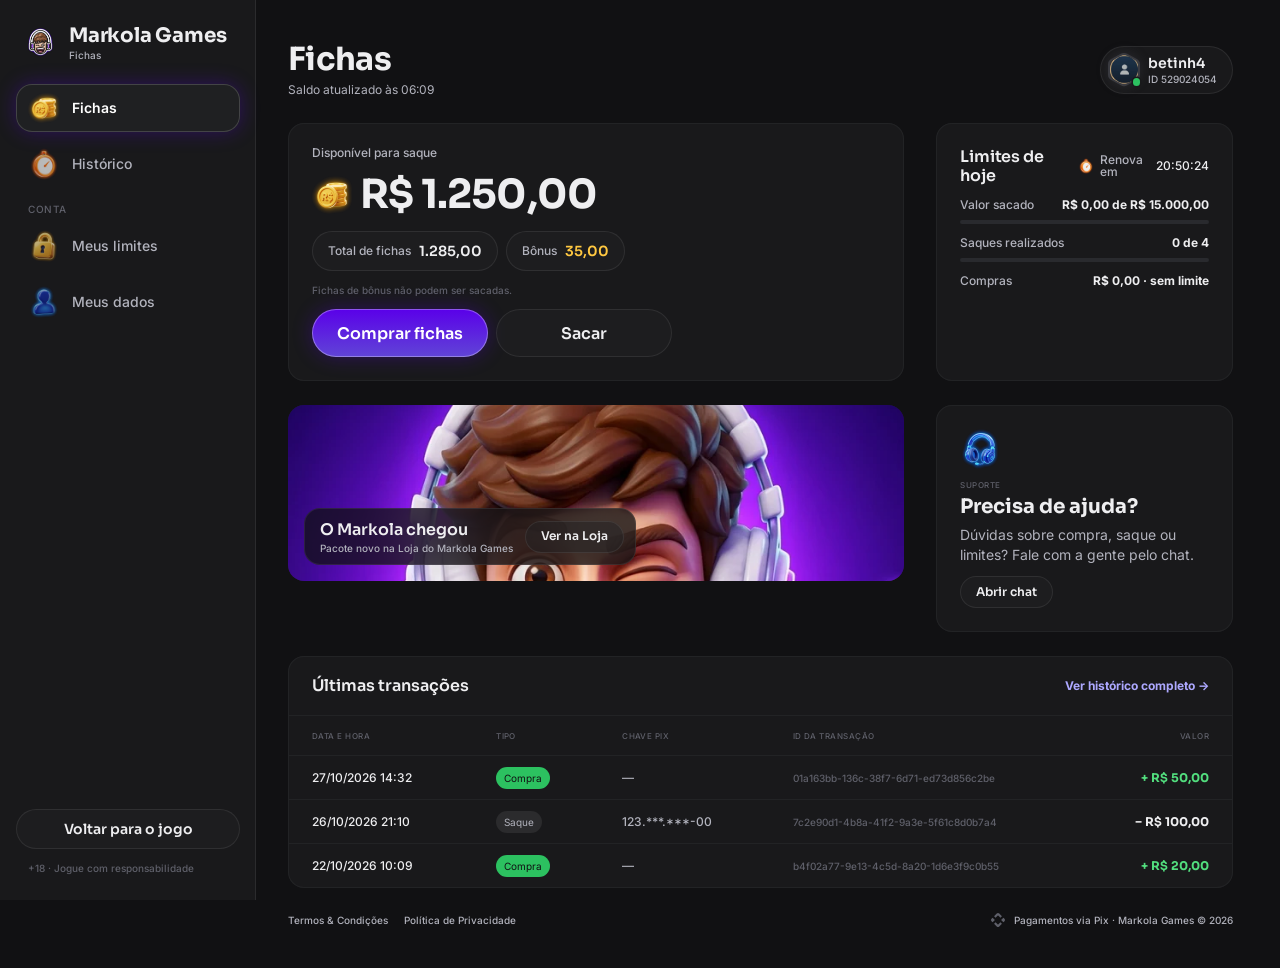
==== commit d9e41066: "Header: saldo com dropdown (Saldo total, geral, Bônus, Bônus Fidelidade, livre pra saque, Sacar | Co" ====
--- a/fichas/index.html
+++ b/fichas/index.html
@@ -10,9 +10,9 @@
 <link rel="preconnect" href="https://fonts.googleapis.com">
 <link rel="preconnect" href="https://fonts.gstatic.com" crossorigin>
 <link rel="stylesheet" href="https://fonts.googleapis.com/css2?family=Inter:wght@400;500;600;700&family=Sora:wght@600;700;800&display=swap">
-<link rel="stylesheet" href="../css/tokens.css?v=20261027h">
-<link rel="stylesheet" href="../css/ui.css?v=20261027h">
-<link rel="stylesheet" href="fichas.css?v=20261027h">
+<link rel="stylesheet" href="../css/tokens.css?v=20261117d">
+<link rel="stylesheet" href="../css/ui.css?v=20261117d">
+<link rel="stylesheet" href="fichas.css?v=20261117d">
 </head>
 <body>
 <svg width="0" height="0" style="position:absolute" aria-hidden="true">
@@ -35,6 +35,6 @@
 <div class="veil" id="veil" hidden><section class="drawer" id="drawer" role="dialog" aria-modal="true"></section></div>
 <div class="toast" id="toast"><span class="hint-pill" id="toastTxt"></span></div>
 
-<script src="fichas.js?v=20261027h"></script>
+<script src="fichas.js?v=20261117d"></script>
 </body>
 </html>
--- a/css/tokens.css
+++ b/css/tokens.css
@@ -40,6 +40,7 @@
   --stake-padrao-top:#432d9c; --stake-padrao-bottom:#241a57; --stake-iniciante-top:#1f9a4a; --stake-iniciante-bottom:#1f502c;
   --table-card-top:#1f5a4a; --table-card-bottom:#0f2e2a; --table-stake:#ffc841;
   --plus-bg:#52de7e; --plus-icon:#111113;
+  --btn-success-top:#52de7e; --btn-success-bg:#1f9a4a; /* DS button-glass ☰ Type=Success (Comprar) */
   /* cards */
   --card-face:#ffffff; --card-border:#9ea2a4; --suit-red:#c72c3d; --suit-black:#141922; --back-top:#5039b3; --back-bottom:#30177b;
   /* seat timer */
--- a/css/ui.css
+++ b/css/ui.css
@@ -8,6 +8,7 @@
 [role="button"]{cursor:pointer;-webkit-tap-highlight-color:transparent;-webkit-user-select:none;user-select:none;outline:0}
 input{font:inherit;color:inherit;border:0;background:none;outline:0;padding:0;margin:0;min-width:0}
 img,video{display:block;max-width:100%;user-select:none;-webkit-user-drag:none}
+video::-webkit-media-controls,video::-webkit-media-controls-start-playback-button,video::-webkit-media-controls-overlay-play-button{display:none!important;-webkit-appearance:none} /* sem botão de play: os vídeos são fundo */
 svg{display:block}
 [hidden]{display:none!important}
 .ic{flex:none;object-fit:contain;pointer-events:none}
@@ -50,6 +51,45 @@
 .cpill.bonus .t b{color:var(--text-prize)}
 .cpill .plus{width:20px;height:20px;border-radius:10px;background:var(--plus-bg);display:grid;place-items:center;flex:none}
 .cpill .plus svg{width:12px;height:12px;fill:var(--plus-icon)}
+/* saldo com seta: abre o dropdown (DS header-game ◉ Expanded) */
+.cpill .chev{width:20px;height:20px;display:grid;place-items:center;flex:none}
+.cpill .chev svg{width:10px;height:10px;fill:var(--text-muted);transform:rotate(90deg);transition:transform .2s}
+.cpill.open{box-shadow:inset 0 0 0 1px var(--border-strong)} .cpill.open .chev svg{transform:rotate(-90deg)}
+.hdr .hbuy{flex:1;min-width:0}
+/* dropdown do saldo (DS balance-panel) · celular: preso embaixo do header */
+.baldrop{position:absolute;left:0;right:0;top:64px;bottom:0;z-index:45;background:var(--bga-default-75);animation:fade .15s both}
+.balp{display:flex;flex-direction:column;gap:16px;max-height:100%;overflow:auto;padding:16px 16px 24px;background:var(--bg-subtle);border-radius:0 0 24px 24px;box-shadow:inset 0 -1px 0 var(--hl-subtle),0 16px 40px rgba(0,0,0,.4);animation:balIn .22s cubic-bezier(.2,.8,.2,1) both}
+@keyframes balIn{from{transform:translateY(-12px);opacity:0}}
+.balp .top{display:flex;justify-content:space-between;align-items:flex-start}
+.balp .top small{font:500 12px/1.2 var(--f-ui);color:var(--text-muted)}
+.balp .tv{display:flex;align-items:center;gap:8px;margin-top:4px}
+.balp .tv b{font:700 32px/1.2 var(--f-display);letter-spacing:-.02em;font-variant-numeric:tabular-nums}
+.balp .eye,.balp .x{display:grid;place-items:center;width:28px;height:28px}
+.balp .eye svg{width:20px;height:20px;fill:var(--text-muted)}
+.balp .x svg{width:12px;height:12px;fill:var(--text-muted);transform:rotate(-90deg)}
+.balp .rows{display:flex;flex-direction:column;gap:12px}
+.balp .kv{display:flex;justify-content:space-between;gap:12px;font:400 14px/1.4 var(--f-ui);color:var(--text-muted)}
+.balp .kv b{font-weight:400;color:var(--text-default);font-variant-numeric:tabular-nums;text-align:right}
+.balp hr{border:0;height:1px;background:var(--border-muted);margin:0}
+.balp .acts{display:flex;gap:12px} .balp .acts .btn{flex:1}
+/* Bônus Fidelidade (DS _loyalty-bonus): Resgatar quando tem valor · Juntando com a seta que abre as regras */
+.fid{display:flex;flex-direction:column;gap:12px;padding:8px 12px 8px 8px;border-radius:24px;background:var(--bga-strong-50);box-shadow:inset 0 0 0 1px var(--border-muted)}
+.fid.ready{flex-direction:row;align-items:center;gap:8px}
+.fid .ic{width:28px;height:28px;flex:none}
+.fid .t{flex:1;min-width:0;display:flex;flex-direction:column;gap:2px;text-align:left}
+.fid .t b{font:400 14px/1.3 var(--f-ui);color:var(--text-default)}
+.fid .t small{font:500 10px/1.2 var(--f-ui);color:var(--text-muted)}
+.fid .v{font:400 14px/1 var(--f-ui);font-variant-numeric:tabular-nums}
+.fid .row{display:flex;align-items:center;gap:8px;width:100%}
+.fid .chev{width:20px;height:20px;display:grid;place-items:center;flex:none}
+.fid .chev svg{width:10px;height:10px;fill:var(--text-muted);transform:rotate(90deg);transition:transform .2s}
+.fid.open{border-radius:16px;padding:8px 12px 12px 8px} .fid.open .chev svg{transform:rotate(-90deg)}
+.fid .more{display:flex;flex-direction:column;gap:12px}
+.fid .wk{display:flex;flex-direction:column;gap:4px;padding:12px;border-radius:12px;background:var(--bga-default-50);box-shadow:inset 0 0 0 1px var(--border-muted)}
+.fid .wk small{font:500 12px/1.2 var(--f-ui);color:var(--text-muted)}
+.fid .wk b{font:700 20px/1.2 var(--f-display);color:var(--text-prize);font-variant-numeric:tabular-nums}
+.fid p{margin:0;font:400 12px/1.5 var(--f-ui);color:var(--text-muted)}
+.fid .kv{font-size:12px}
 .hbell{position:relative;width:36px;height:36px;border-radius:18px;background:var(--bga-strong-50);box-shadow:inset 0 0 0 1px var(--border-muted);display:grid;place-items:center;flex:none}
 .hbell .ic{width:28px;height:28px}
 .hbell i{position:absolute;left:28px;top:0;width:8px;height:8px;border-radius:50%;background:var(--notification-error)}
@@ -122,6 +162,7 @@
 .btn.m44{height:44px;border-radius:22px}
 .btn.pri{background:linear-gradient(180deg,var(--btn-primary-top),var(--btn-primary-bg));box-shadow:inset 0 0 0 1px var(--hl),0 0 20px var(--glow-info);color:var(--btn-primary-text)}
 .btn.sec{background:var(--bga-strong-50);box-shadow:inset 0 0 0 1px var(--border-muted);color:var(--text-default)}
+.btn.ok{background:linear-gradient(180deg,var(--btn-success-top),var(--btn-success-bg));box-shadow:inset 0 0 0 1px var(--hl),0 0 20px var(--glow-success);color:#fff}
 .btn:disabled,.btn.dis{background:var(--btn-disabled-bg);box-shadow:none;color:var(--btn-disabled-text);pointer-events:none}
 .btn.danger-txt{background:none;box-shadow:none;color:var(--text-error);font:500 14px/1 var(--f-ui)}
 .btn.fill{flex:1;min-width:0}
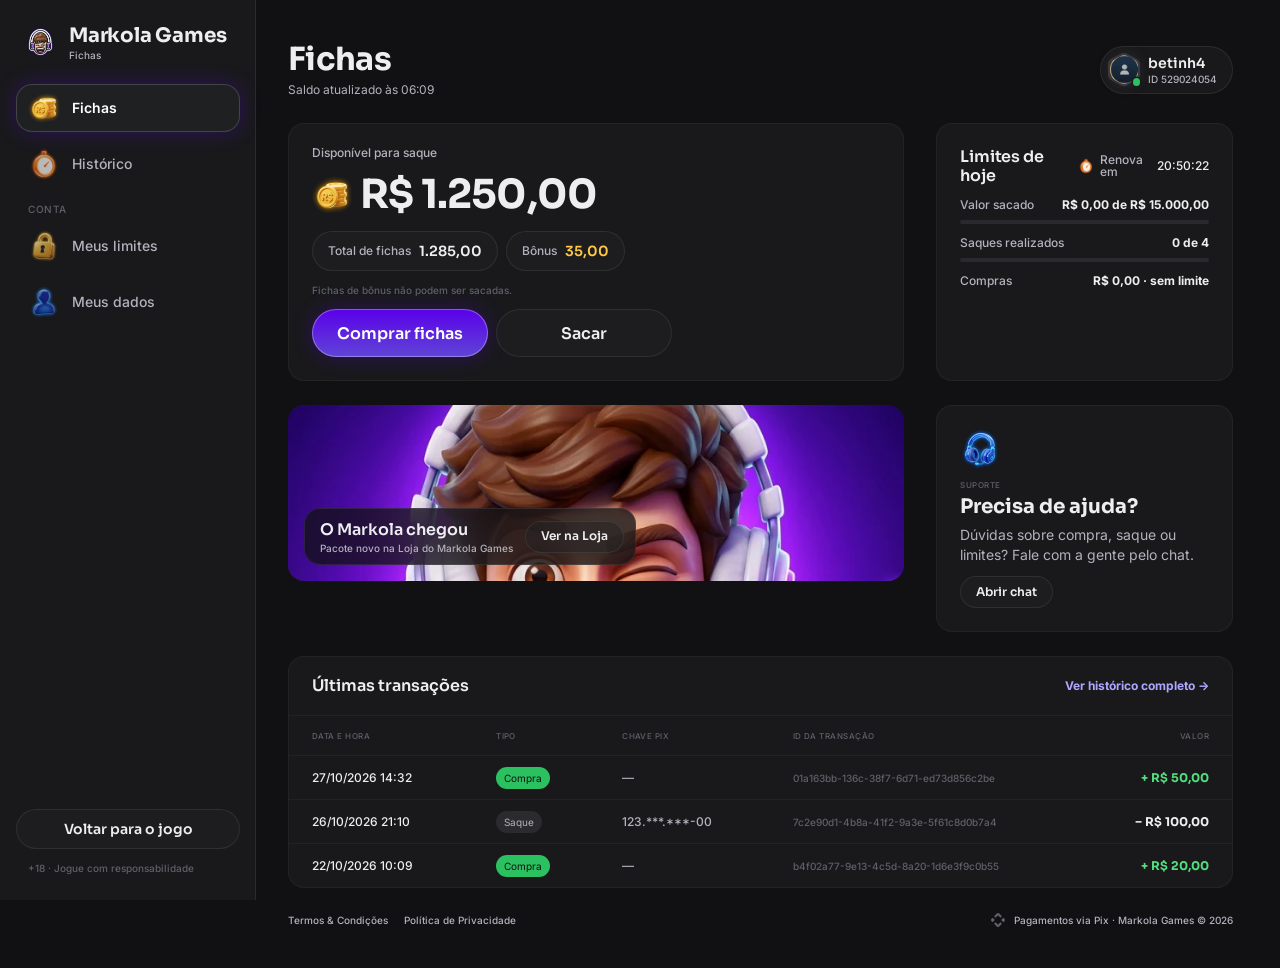
==== commit 476e79f5: "Loja como na produção + promoção: pacotes a R$ 9,90 com as famílias da página Skins, pacote da marca" ====
--- a/fichas/index.html
+++ b/fichas/index.html
@@ -10,9 +10,9 @@
 <link rel="preconnect" href="https://fonts.googleapis.com">
 <link rel="preconnect" href="https://fonts.gstatic.com" crossorigin>
 <link rel="stylesheet" href="https://fonts.googleapis.com/css2?family=Inter:wght@400;500;600;700&family=Sora:wght@600;700;800&display=swap">
-<link rel="stylesheet" href="../css/tokens.css?v=20261117d">
-<link rel="stylesheet" href="../css/ui.css?v=20261117d">
-<link rel="stylesheet" href="fichas.css?v=20261117d">
+<link rel="stylesheet" href="../css/tokens.css?v=20261119a">
+<link rel="stylesheet" href="../css/ui.css?v=20261119a">
+<link rel="stylesheet" href="fichas.css?v=20261119a">
 </head>
 <body>
 <svg width="0" height="0" style="position:absolute" aria-hidden="true">
@@ -35,6 +35,6 @@
 <div class="veil" id="veil" hidden><section class="drawer" id="drawer" role="dialog" aria-modal="true"></section></div>
 <div class="toast" id="toast"><span class="hint-pill" id="toastTxt"></span></div>
 
-<script src="fichas.js?v=20261117d"></script>
+<script src="fichas.js?v=20261119a"></script>
 </body>
 </html>
--- a/css/tokens.css
+++ b/css/tokens.css
@@ -36,6 +36,8 @@
   /* crew */
   --crew-engenheiro:#4fb3ff; --crew-comandante:#f5c542; --crew-piloto:#ff5a36; --crew-navegador:#e86bff; --crew-explorador:#4dffb8;
   --crew-bar:#ff9f43; --crew-reis:#34d399; --crew-nobru:#3d8bff; --crew-inhui:#ff4fb0;
+  /* famílias da página Skins (mesma cor da chamada do Truco) */
+  --crew-laje:#ff7f50; --crew-portaria:#3ddc84; --crew-live:#b45cff; --crew-feira:#ffa62b; --crew-navalha:#ff4fb0; --crew-varzea:#5be37d; --crew-oficina:#3db8ff; --crew-posto:#ff3b4a; --crew-fliper:#a45cff; --crew-grau:#4fa3ff; --crew-palpite:#f2b233;
   /* stake / table */
   --stake-padrao-top:#432d9c; --stake-padrao-bottom:#241a57; --stake-iniciante-top:#1f9a4a; --stake-iniciante-bottom:#1f502c;
   --table-card-top:#1f5a4a; --table-card-bottom:#0f2e2a; --table-stake:#ffc841;
--- a/css/ui.css
+++ b/css/ui.css
@@ -60,10 +60,9 @@
 .baldrop{position:absolute;left:0;right:0;top:64px;bottom:0;z-index:45;background:var(--bga-default-75);animation:fade .15s both}
 .balp{display:flex;flex-direction:column;gap:16px;max-height:100%;overflow:auto;padding:16px 16px 24px;background:var(--bg-subtle);border-radius:0 0 24px 24px;box-shadow:inset 0 -1px 0 var(--hl-subtle),0 16px 40px rgba(0,0,0,.4);animation:balIn .22s cubic-bezier(.2,.8,.2,1) both}
 @keyframes balIn{from{transform:translateY(-12px);opacity:0}}
-.balp .top{display:flex;justify-content:space-between;align-items:flex-start}
+.balp .top{display:flex;justify-content:space-between;align-items:center}
 .balp .top small{font:500 12px/1.2 var(--f-ui);color:var(--text-muted)}
-.balp .tv{display:flex;align-items:center;gap:8px;margin-top:4px}
-.balp .tv b{font:700 32px/1.2 var(--f-display);letter-spacing:-.02em;font-variant-numeric:tabular-nums}
+.balp .tv{display:flex;align-items:center;gap:4px}
 .balp .eye,.balp .x{display:grid;place-items:center;width:28px;height:28px}
 .balp .eye svg{width:20px;height:20px;fill:var(--text-muted)}
 .balp .x svg{width:12px;height:12px;fill:var(--text-muted);transform:rotate(-90deg)}
